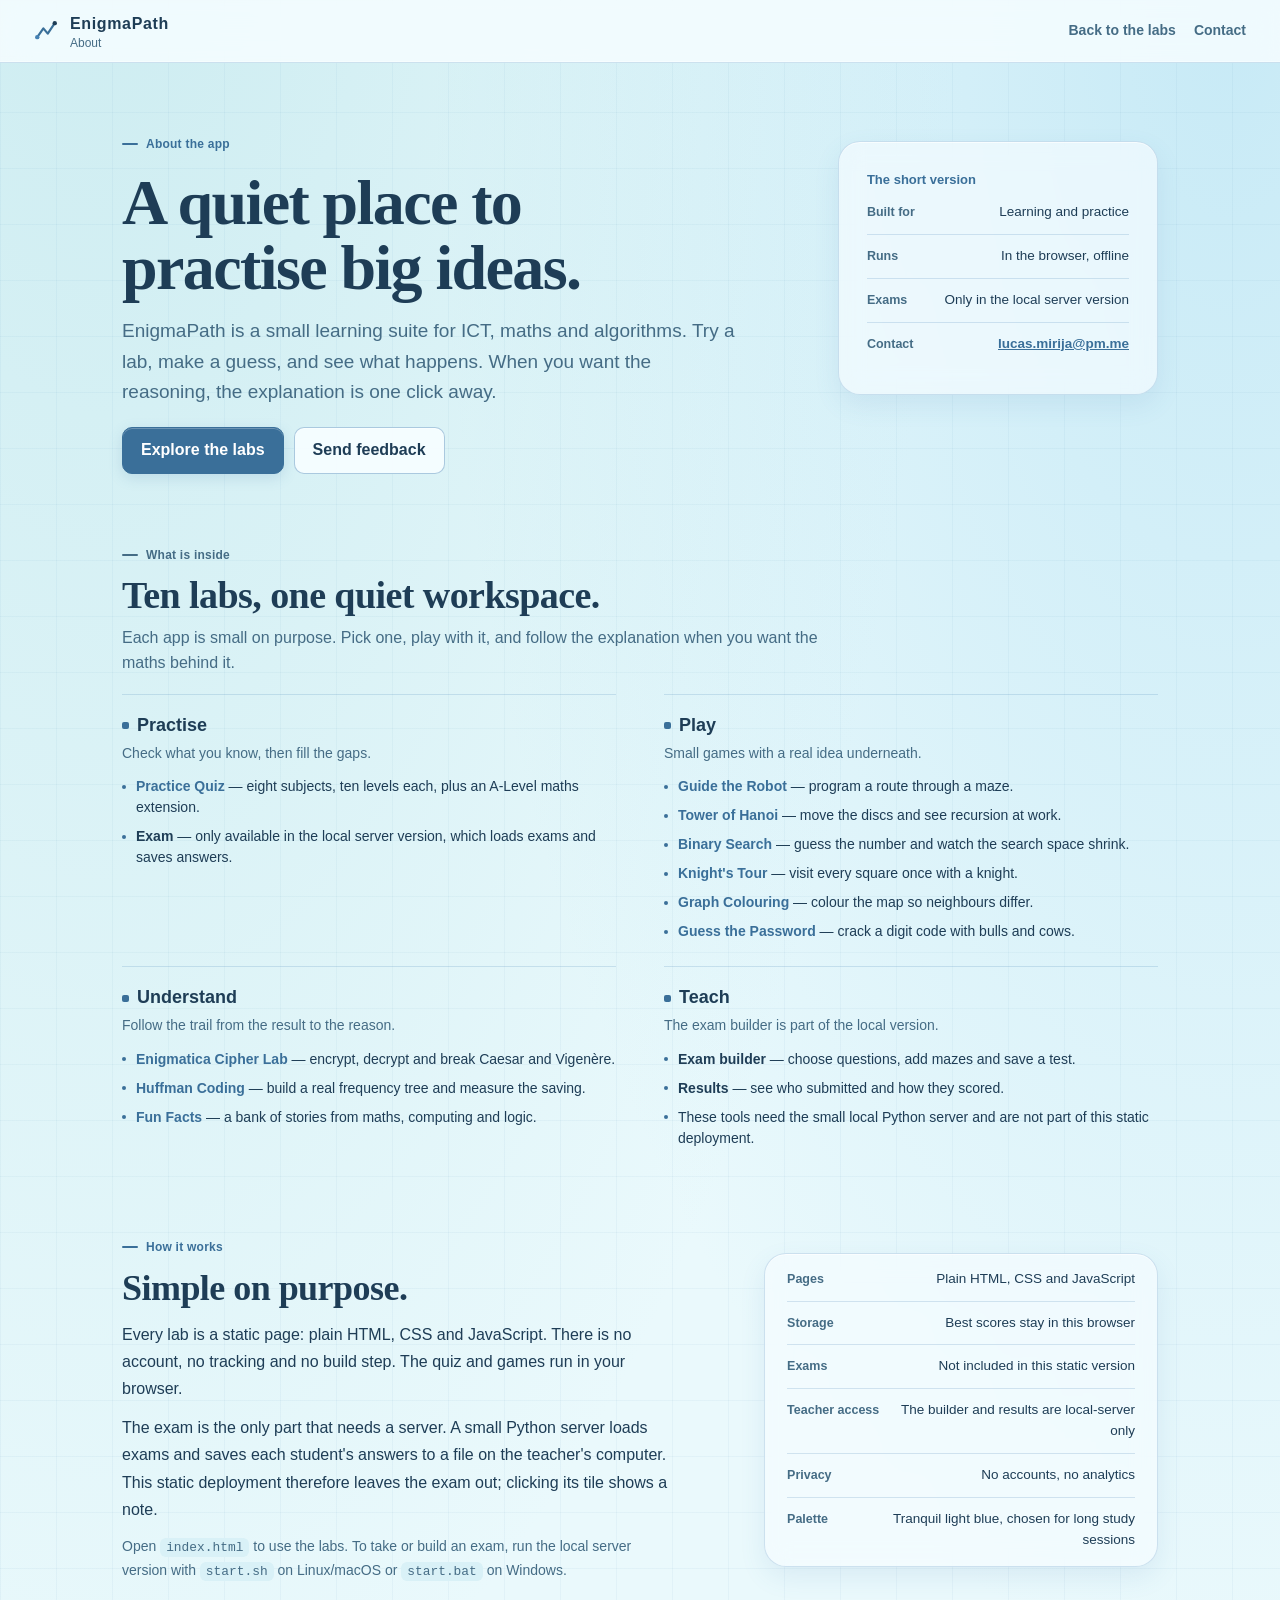
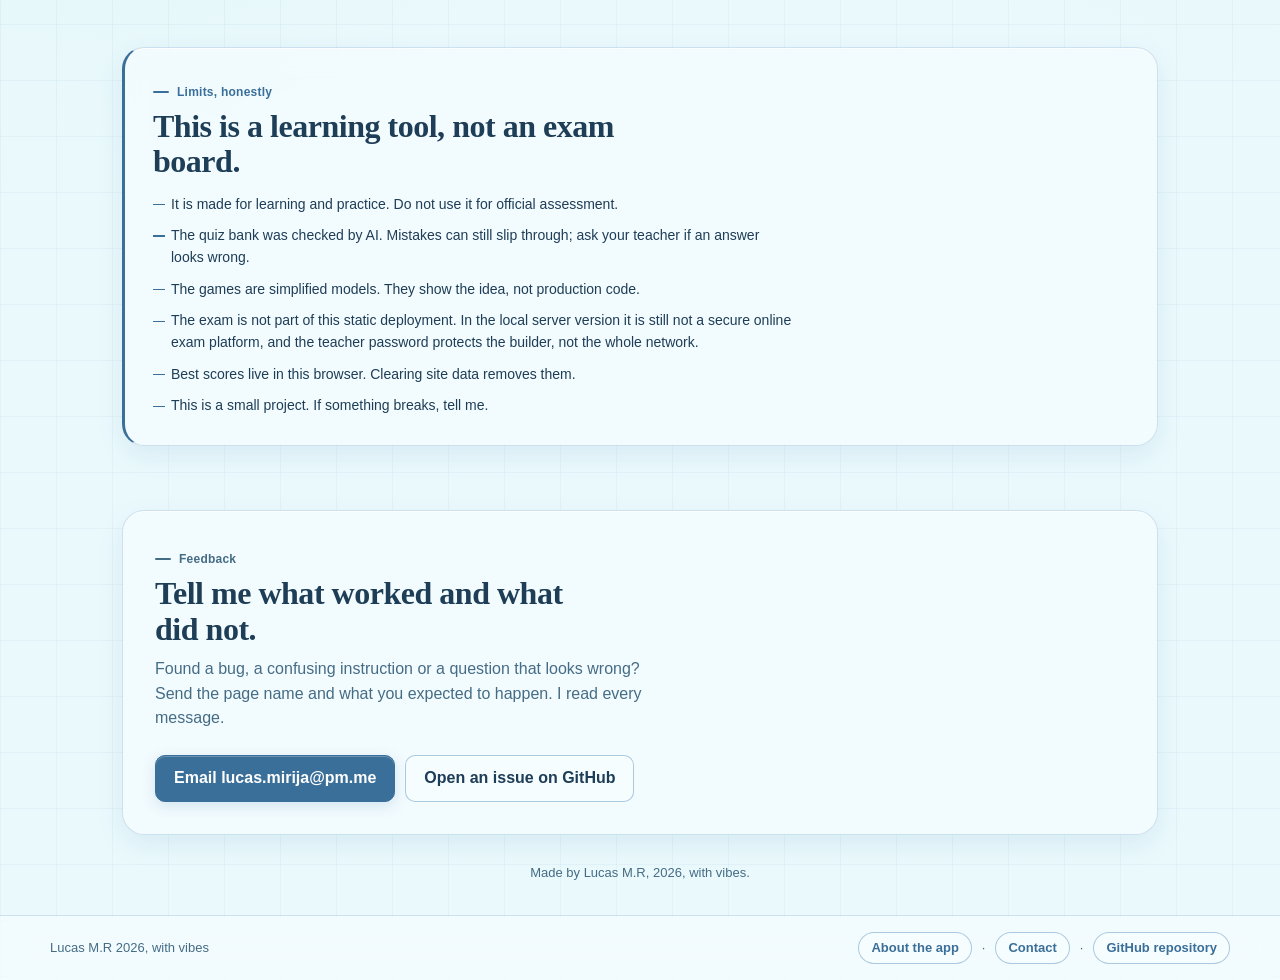
==== about/index.html @ 1736b8e7 "Static Netlify edition: remove server and show exam-only-on-local-server note" ====
<!DOCTYPE html>
<html lang="en">
<head>
  <meta charset="UTF-8">
  <meta name="viewport" content="width=device-width, initial-scale=1.0">
  <meta name="color-scheme" content="light">
  <meta name="theme-color" content="#EAF9FC">
  <meta name="description" content="About EnigmaPath: a small learning suite for ICT, maths and algorithms. What is inside, how it works, what it cannot do, and how to send feedback.">
  <title>About the app | EnigmaPath</title>
  <link rel="icon" href="../shared/favicon.svg" type="image/svg+xml">
  <link rel="stylesheet" href="../shared/theme.css">
  <link rel="stylesheet" href="css/about.css">
</head>
<body>
  <header class="ep-topbar">
    <a class="ep-brand" href="../index.html" aria-label="EnigmaPath home">
      <svg class="ep-brand__mark" viewBox="0 0 64 64" aria-hidden="true"><path d="M12 46 L26 26 L36 38 L52 14" fill="none" stroke="currentColor" stroke-width="5" stroke-linecap="round" stroke-linejoin="round"/><circle cx="12" cy="46" r="5" fill="#4682B4"/><circle cx="52" cy="14" r="5" fill="#1E3D56"/></svg>
      <span>EnigmaPath<small>About</small></span>
    </a>
    <nav class="ep-topbar__right" aria-label="Site links">
      <a class="ep-topbar__link" href="../index.html">Back to the labs</a>
      <a class="ep-topbar__link" href="mailto:lucas.mirija@pm.me">Contact</a>
    </nav>
  </header>

  <main class="ep-main about">
    <section class="about-hero">
      <div class="about-hero__copy">
        <p class="eyebrow">About the app</p>
        <h1>A quiet place to practise big ideas.</h1>
        <p class="about-lede">EnigmaPath is a small learning suite for ICT, maths and algorithms. Try a lab, make a guess, and see what happens. When you want the reasoning, the explanation is one click away.</p>
        <div class="about-hero__actions">
          <a class="btn btn--primary" href="../index.html">Explore the labs</a>
          <a class="btn" href="mailto:lucas.mirija@pm.me">Send feedback</a>
        </div>
      </div>

      <aside class="card about-facts" aria-label="The short version">
        <p class="about-facts__label">The short version</p>
        <dl>
          <div><dt>Built for</dt><dd>Learning and practice</dd></div>
          <div><dt>Runs</dt><dd>In the browser, offline</dd></div>
          <div><dt>Exams</dt><dd>Only in the local server version</dd></div>
          <div><dt>Contact</dt><dd><a href="mailto:lucas.mirija@pm.me">lucas.mirija@pm.me</a></dd></div>
        </dl>
      </aside>
    </section>

    <section class="about-section" aria-labelledby="features-heading">
      <div class="about-section__head">
        <p class="eyebrow">What is inside</p>
        <h2 id="features-heading">Ten labs, one quiet workspace.</h2>
        <p class="muted">Each app is small on purpose. Pick one, play with it, and follow the explanation when you want the maths behind it.</p>
      </div>

      <div class="about-grid">
        <article class="about-group">
          <h3>Practise</h3>
          <p>Check what you know, then fill the gaps.</p>
          <ul>
            <li><a href="../quiz/index.html">Practice Quiz</a> — eight subjects, ten levels each, plus an A-Level maths extension.</li>
            <li><strong>Exam</strong> — only available in the local server version, which loads exams and saves answers.</li>
          </ul>
        </article>

        <article class="about-group">
          <h3>Play</h3>
          <p>Small games with a real idea underneath.</p>
          <ul>
            <li><a href="../robot/index.html">Guide the Robot</a> — program a route through a maze.</li>
            <li><a href="../hanoi/index.html">Tower of Hanoi</a> — move the discs and see recursion at work.</li>
            <li><a href="../binary-search/index.html">Binary Search</a> — guess the number and watch the search space shrink.</li>
            <li><a href="../knights-tour/index.html">Knight's Tour</a> — visit every square once with a knight.</li>
            <li><a href="../graph-color/index.html">Graph Colouring</a> — colour the map so neighbours differ.</li>
            <li><a href="../codebreaker/index.html">Guess the Password</a> — crack a digit code with bulls and cows.</li>
          </ul>
        </article>

        <article class="about-group">
          <h3>Understand</h3>
          <p>Follow the trail from the result to the reason.</p>
          <ul>
            <li><a href="../cipher/index.html">Enigmatica Cipher Lab</a> — encrypt, decrypt and break Caesar and Vigenère.</li>
            <li><a href="../huffman/index.html">Huffman Coding</a> — build a real frequency tree and measure the saving.</li>
            <li><a href="../facts/index.html">Fun Facts</a> — a bank of stories from maths, computing and logic.</li>
          </ul>
        </article>

        <article class="about-group">
          <h3>Teach</h3>
          <p>The exam builder is part of the local version.</p>
          <ul>
            <li><strong>Exam builder</strong> — choose questions, add mazes and save a test.</li>
            <li><strong>Results</strong> — see who submitted and how they scored.</li>
            <li>These tools need the small local Python server and are not part of this static deployment.</li>
          </ul>
        </article>
      </div>
    </section>

    <section class="about-split" aria-labelledby="how-heading">
      <div class="about-split__copy">
        <p class="eyebrow">How it works</p>
        <h2 id="how-heading">Simple on purpose.</h2>
        <p>Every lab is a static page: plain HTML, CSS and JavaScript. There is no account, no tracking and no build step. The quiz and games run in your browser.</p>
        <p>The exam is the only part that needs a server. A small Python server loads exams and saves each student's answers to a file on the teacher's computer. This static deployment therefore leaves the exam out; clicking its tile shows a note.</p>
        <p class="about-start">Open <code>index.html</code> to use the labs. To take or build an exam, run the local server version with <code>start.sh</code> on Linux/macOS or <code>start.bat</code> on Windows.</p>
      </div>

      <dl class="about-spec card">
        <div><dt>Pages</dt><dd>Plain HTML, CSS and JavaScript</dd></div>
        <div><dt>Storage</dt><dd>Best scores stay in this browser</dd></div>
        <div><dt>Exams</dt><dd>Not included in this static version</dd></div>
        <div><dt>Teacher access</dt><dd>The builder and results are local-server only</dd></div>
        <div><dt>Privacy</dt><dd>No accounts, no analytics</dd></div>
        <div><dt>Palette</dt><dd>Tranquil light blue, chosen for long study sessions</dd></div>
      </dl>
    </section>

    <section class="card about-limits" aria-labelledby="limits-heading">
      <p class="eyebrow">Limits, honestly</p>
      <h2 id="limits-heading">This is a learning tool, not an exam board.</h2>
      <ul>
        <li>It is made for learning and practice. Do not use it for official assessment.</li>
        <li>The quiz bank was checked by AI. Mistakes can still slip through; ask your teacher if an answer looks wrong.</li>
        <li>The games are simplified models. They show the idea, not production code.</li>
        <li>The exam is not part of this static deployment. In the local server version it is still not a secure online exam platform, and the teacher password protects the builder, not the whole network.</li>
        <li>Best scores live in this browser. Clearing site data removes them.</li>
        <li>This is a small project. If something breaks, tell me.</li>
      </ul>
    </section>

    <section class="about-contact" aria-labelledby="feedback-heading">
      <div>
        <p class="eyebrow">Feedback</p>
        <h2 id="feedback-heading">Tell me what worked and what did not.</h2>
        <p>Found a bug, a confusing instruction or a question that looks wrong? Send the page name and what you expected to happen. I read every message.</p>
      </div>
      <div class="about-contact__actions">
        <a class="btn btn--primary" href="mailto:lucas.mirija@pm.me">Email lucas.mirija@pm.me</a>
        <a class="btn" href="https://github.com/lucas-razafimanantsoa/EnigmaPath" target="_blank" rel="noopener noreferrer">Open an issue on GitHub</a>
      </div>
    </section>

    <p class="about-sign">Made by Lucas M.R, 2026, with vibes.</p>
  </main>

  <script src="../shared/footer.js"></script>
</body>
</html>
---- shared/theme.css ----
/* ==========================================================================
   EnigmaPath — shared design tokens and base components
   Palette: "Tranquil Light Blue Serenity"
   #ADD8E6  #87CEEB  #B0E0E6  #E0FFFF  #4682B4
   Darker derived tints keep text readable on a light background.
   Status colours (correct / wrong / warning) are the only additions.

   Design idea: a quiet study lab. Graph-paper ground, frosted-glass panels,
   editorial serif headings over a clean sans interface. The palette stays
   exactly as it was; the change is in depth, type and motion.
   ========================================================================== */

:root {
  /* Core palette */
  --bg: #EAF9FC;          /* light cyan tint */
  --surface: #ADD8E6;     /* light blue */
  --surface-2: #87CEEB;   /* sky blue */
  --muted: #456C85;       /* derived slate blue, readable */
  --soft: #3A6F99;        /* derived steel blue, readable accent */
  --ink: #1E3D56;         /* deep navy ink */

  /* Exact palette accent */
  --accent: #4682B4;      /* steel blue */

  /* Derived shades */
  --bg-deep: #D9F1F7;     /* powder-blue tint */
  --bg-raised: rgba(246, 253, 255, 0.94); /* near-white cyan, barely translucent */
  --field-bg: #F6FDFF;    /* solid background for form fields */
  --line: rgba(70, 130, 180, 0.2);
  --line-strong: rgba(70, 130, 180, 0.42);

  /* Glass surfaces */
  --glass: rgba(246, 253, 255, 0.68);
  --glass-strong: rgba(246, 253, 255, 0.86);
  --glass-border: rgba(70, 130, 180, 0.22);
  --glass-highlight: rgba(255, 255, 255, 0.65);
  --grid-line: rgba(70, 130, 180, 0.055);

  /* Status colours */
  --ok: #2C7562;
  --bad: #A94A5A;
  --warn: #966417;
  --on-accent: #FFFFFF;

  /* Type: a quiet editorial serif for display, system sans for the interface. */
  --font-display: "Iowan Old Style", "Palatino Linotype", "Book Antiqua", Palatino, Georgia, "Times New Roman", serif;
  --font-sans: "Segoe UI", "Inter", "Noto Sans", Ubuntu, Cantarell, "Helvetica Neue", Arial, system-ui, sans-serif;
  --font-mono: ui-monospace, "Cascadia Mono", "SFMono-Regular", Menlo, Consolas, "Liberation Mono", monospace;

  --radius-lg: 22px;
  --radius-md: 14px;
  --radius-sm: 10px;
  --shadow: 0 18px 44px rgba(70, 130, 180, 0.16);
  --shadow-soft: 0 10px 26px rgba(70, 130, 180, 0.11);
}

*,
*::before,
*::after { box-sizing: border-box; }

[hidden] { display: none !important; }

html {
  color-scheme: light;
  background: var(--bg-deep);
  scroll-behavior: smooth;
}

body {
  margin: 0;
  min-height: 100vh;
  display: flex;
  flex-direction: column;
  font-family: var(--font-sans);
  font-size: 16px;
  line-height: 1.55;
  color: var(--ink);
  background-color: var(--bg);
  background-image:
    linear-gradient(var(--grid-line) 1px, transparent 1px),
    linear-gradient(90deg, var(--grid-line) 1px, transparent 1px),
    radial-gradient(ellipse at 8% -12%, rgba(176, 224, 230, 0.55), transparent 52%),
    radial-gradient(ellipse at 96% 0%, rgba(135, 206, 235, 0.35), transparent 46%);
  background-size: 56px 56px, 56px 56px, auto, auto;
  background-repeat: repeat, repeat, no-repeat, no-repeat;
  -webkit-font-smoothing: antialiased;
}

button, input, select, textarea { font: inherit; color: inherit; }
a { color: var(--soft); }
h1, h2, h3 { line-height: 1.2; margin: 0; }
h1 {
  font-family: var(--font-display);
  font-weight: 600;
  letter-spacing: -0.015em;
}
p { margin: 0; }

::selection { background: rgba(70, 130, 180, 0.28); color: var(--ink); }

:focus-visible { outline: 2px solid var(--soft); outline-offset: 2px; }

/* ---- Top bar and footer (every page) ---- */
.ep-topbar {
  display: flex;
  align-items: center;
  justify-content: space-between;
  gap: 12px 16px;
  flex-wrap: wrap;
  padding: 12px clamp(14px, 3vw, 32px);
  background: var(--glass-strong);
  border-bottom: 1px solid var(--glass-border);
  position: sticky;
  top: 0;
  z-index: 20;
  backdrop-filter: blur(14px) saturate(1.08);
  -webkit-backdrop-filter: blur(14px) saturate(1.08);
  box-shadow: inset 0 -1px 0 rgba(255, 255, 255, 0.35);
}
.ep-brand {
  display: inline-flex;
  align-items: center;
  gap: 10px;
  color: var(--ink);
  text-decoration: none;
  font-weight: 700;
  letter-spacing: 0.04em;
}
.ep-brand__mark { width: 28px; height: 28px; color: var(--soft); flex: none; }
.ep-brand small { display: block; font-weight: 500; letter-spacing: 0; color: var(--muted); font-size: 12px; line-height: 1.1; }
.ep-topbar__right { display: flex; align-items: center; gap: 14px; flex-wrap: wrap; }
.ep-topbar__link {
  color: var(--muted);
  font-weight: 600;
  font-size: 14px;
  text-decoration: none;
  padding: 5px 2px;
  border-bottom: 1px solid transparent;
  transition: color 0.16s, border-color 0.16s;
}
.ep-topbar__link:hover { color: var(--soft); border-bottom-color: var(--soft); }

.ep-main {
  flex: 1;
  width: 100%;
  max-width: 1180px;
  margin: 0 auto;
  padding: clamp(14px, 3vw, 32px);
  position: relative;
  /* Above the footer so fixed toolbars inside main (the exam builder's save
     bar) stay clickable when the page is scrolled to the bottom. */
  z-index: 2;
}

.ep-footer {
  padding: 14px 16px;
  text-align: center;
  font-size: 13px;
  color: var(--muted);
  border-top: 1px solid var(--glass-border);
  background: var(--glass);
  backdrop-filter: blur(12px);
  -webkit-backdrop-filter: blur(12px);
  position: relative;
  z-index: 1;
}
.ep-footer--links { padding: 16px clamp(14px, 3vw, 32px); }
.ep-footer__inner {
  max-width: 1180px;
  margin: 0 auto;
  display: flex;
  align-items: center;
  justify-content: space-between;
  gap: 12px;
  flex-wrap: wrap;
}
.ep-footer__copy { color: var(--muted); }
.ep-footer__links { display: inline-flex; align-items: center; gap: 10px; flex-wrap: wrap; }
.ep-footer__links a {
  color: var(--soft);
  font-weight: 700;
  text-decoration: none;
  padding: 5px 12px;
  border: 1px solid var(--line-strong);
  border-radius: 999px;
  background: var(--bg-raised);
  transition: background 0.16s, border-color 0.16s, transform 0.16s;
}
.ep-footer__links a:hover { background: var(--surface); border-color: var(--soft); transform: translateY(-1px); }
.ep-footer__sep { color: var(--muted); }

/* ---- Cards ---- */
.card {
  background: var(--glass);
  border: 1px solid var(--glass-border);
  border-radius: var(--radius-lg);
  padding: clamp(16px, 2.5vw, 28px);
  box-shadow:
    inset 0 1px 0 var(--glass-highlight),
    var(--shadow-soft);
  backdrop-filter: blur(12px) saturate(1.05);
  -webkit-backdrop-filter: blur(12px) saturate(1.05);
}
.eyebrow {
  display: inline-flex;
  align-items: center;
  gap: 8px;
  font-size: 12px;
  font-weight: 700;
  letter-spacing: 0.02em;
  color: var(--soft);
}
.eyebrow::before {
  content: "";
  width: 16px;
  height: 2px;
  border-radius: 2px;
  background: currentColor;
  flex: none;
}
.muted { color: var(--muted); }
.hint { font-size: 13px; color: var(--muted); }

/* ---- Buttons ---- */
.btn {
  display: inline-flex;
  align-items: center;
  justify-content: center;
  gap: 8px;
  padding: 10px 18px;
  border-radius: var(--radius-sm);
  border: 1px solid var(--line-strong);
  background: var(--bg-raised);
  color: var(--ink);
  font-weight: 600;
  cursor: pointer;
  text-decoration: none;
  box-shadow: inset 0 1px 0 rgba(255, 255, 255, 0.45);
  transition: background 0.15s, border-color 0.15s, transform 0.1s, box-shadow 0.15s;
}
.btn:hover:not(:disabled) { background: var(--surface); border-color: var(--soft); }
.btn:active:not(:disabled) { transform: translateY(1px); }
.btn:disabled { opacity: 0.5; cursor: not-allowed; }
.btn--primary {
  background: var(--soft);
  border-color: var(--soft);
  color: var(--on-accent);
  box-shadow: 0 4px 14px rgba(70, 130, 180, 0.18), inset 0 1px 0 rgba(255, 255, 255, 0.25);
}
.btn--primary:hover:not(:disabled) { background: var(--accent); border-color: var(--accent); }
.btn--ghost { background: transparent; box-shadow: none; }
.btn--danger { background: transparent; border-color: var(--bad); color: var(--bad); }
.btn--danger:hover:not(:disabled) { background: rgba(169, 74, 90, 0.1); }
.btn--small { padding: 6px 12px; font-size: 14px; }
.btn--large { padding: 14px 26px; font-size: 18px; }

/* ---- Form controls ---- */
.field { display: flex; flex-direction: column; gap: 6px; }
.field > label, .label { font-size: 14px; font-weight: 600; color: var(--ink); }
input[type="text"], input[type="number"], input[type="password"], input[type="email"], select, textarea {
  width: 100%;
  padding: 10px 12px;
  background: var(--field-bg);
  border: 1px solid var(--line-strong);
  border-radius: var(--radius-sm);
  color: var(--ink);
}
input::placeholder, textarea::placeholder { color: #6F93A9; }
input:focus, select:focus, textarea:focus { border-color: var(--soft); outline: none; }
textarea { resize: vertical; min-height: 80px; }
input[type="range"] { accent-color: var(--soft); }
input[type="radio"], input[type="checkbox"] { accent-color: var(--soft); }

.badge, .pill {
  display: inline-block;
  padding: 2px 10px;
  border-radius: 999px;
  background: var(--surface);
  border: 1px solid var(--line-strong);
  font-size: 12px;
  font-weight: 700;
  letter-spacing: 0.04em;
  color: var(--ink);
}

.toast {
  position: fixed;
  left: 50%;
  bottom: 24px;
  transform: translate(-50%, 20px);
  padding: 10px 18px;
  border-radius: var(--radius-sm);
  background: var(--glass-strong);
  border: 1px solid var(--line-strong);
  box-shadow: var(--shadow);
  backdrop-filter: blur(12px);
  -webkit-backdrop-filter: blur(12px);
  opacity: 0;
  pointer-events: none;
  transition: opacity 0.2s, transform 0.2s;
  z-index: 100;
}
.toast.is-visible { opacity: 1; transform: translate(-50%, 0); }
.toast--error { border-color: var(--bad); }
.toast--ok { border-color: var(--ok); }

.modal-backdrop {
  position: fixed;
  inset: 0;
  display: grid;
  place-items: center;
  padding: 16px;
  background: rgba(30, 61, 86, 0.26);
  backdrop-filter: blur(6px);
  -webkit-backdrop-filter: blur(6px);
  z-index: 90;
}
.modal { max-width: 460px; width: 100%; display: grid; gap: 14px; }
.modal__actions { display: flex; gap: 10px; flex-wrap: wrap; }

/* Frosted surfaces only where the browser supports the blur. */
@supports not ((backdrop-filter: blur(1px)) or (-webkit-backdrop-filter: blur(1px))) {
  .card { background: #F6FDFF; }
  .ep-topbar { background: #F6FDFF; }
  .ep-footer { background: #EAF9FC; }
}

@media (prefers-reduced-motion: reduce) {
  * { transition: none !important; animation: none !important; scroll-behavior: auto !important; }
}
---- about/css/about.css ----
/* About the app — editorial layout on the shared frosted-glass theme. */

.about { max-width: 1100px; }

.about-hero {
  display: grid;
  grid-template-columns: minmax(0, 1.35fr) minmax(280px, 0.65fr);
  gap: clamp(26px, 4vw, 56px);
  align-items: start;
  padding: clamp(18px, 4vw, 40px) 0 8px;
}

.about-hero__copy {
  display: grid;
  gap: 16px;
  justify-items: start;
  animation: about-in 0.55s ease both;
}
.about-hero h1 {
  font-size: clamp(40px, 6vw, 64px);
  line-height: 1.02;
  letter-spacing: -0.025em;
  max-width: 15ch;
}
.about-lede {
  max-width: 58ch;
  font-size: clamp(17px, 1.6vw, 19px);
  line-height: 1.6;
  color: var(--muted);
}
.about-hero__actions { display: flex; gap: 10px; flex-wrap: wrap; margin-top: 4px; }

.about-facts {
  align-self: start;
  margin-top: 6px;
  animation: about-in 0.55s 0.08s ease both;
}
.about-facts__label {
  font-size: 13px;
  font-weight: 700;
  color: var(--soft);
  margin-bottom: 12px;
}
.about-facts dl { margin: 0; display: grid; gap: 0; }
.about-facts dl > div {
  display: flex;
  justify-content: space-between;
  align-items: baseline;
  gap: 16px;
  padding: 11px 0;
  border-top: 1px solid var(--line);
}
.about-facts dl > div:first-child { border-top: 0; padding-top: 0; }
.about-facts dt { font-size: 12.5px; font-weight: 700; color: var(--muted); flex: none; }
.about-facts dd { margin: 0; font-size: 13.5px; color: var(--ink); text-align: right; overflow-wrap: anywhere; }
.about-facts dd a { color: var(--soft); font-weight: 700; }

.about-section { margin-top: clamp(36px, 6vw, 64px); }
.about-section__head { max-width: 720px; display: grid; gap: 10px; margin-bottom: 18px; }
.about-section h2,
.about-split h2,
.about-limits h2,
.about-contact h2 {
  font-family: var(--font-display);
  font-weight: 600;
  letter-spacing: -0.015em;
  line-height: 1.1;
}
.about-section h2 { font-size: clamp(28px, 3.6vw, 38px); }
.about-section__head p { color: var(--muted); }

.about-grid {
  display: grid;
  grid-template-columns: repeat(2, minmax(0, 1fr));
  column-gap: clamp(24px, 4vw, 48px);
}
.about-group {
  border-top: 1px solid var(--line);
  padding: 20px 0 24px;
}
.about-group h3 {
  display: flex;
  align-items: center;
  gap: 8px;
  font-size: 18px;
  font-weight: 700;
  margin-bottom: 6px;
}
.about-group h3::before {
  content: "";
  width: 7px;
  height: 7px;
  border-radius: 2px;
  background: var(--soft);
  flex: none;
}
.about-group > p { color: var(--muted); font-size: 14px; margin-bottom: 12px; }
.about-group ul { list-style: none; padding: 0; margin: 0; display: grid; gap: 8px; }
.about-group li {
  position: relative;
  padding-left: 14px;
  font-size: 14px;
  line-height: 1.5;
}
.about-group li::before {
  content: "";
  position: absolute;
  left: 0;
  top: 0.62em;
  width: 4px;
  height: 4px;
  border-radius: 50%;
  background: var(--soft);
}
.about-group li a {
  color: var(--soft);
  font-weight: 700;
  text-decoration: none;
  border-bottom: 1px solid transparent;
  transition: border-color 0.16s;
}
.about-group li a:hover { border-bottom-color: var(--soft); }
.about-group li strong { color: var(--ink); }

.about-split {
  display: grid;
  grid-template-columns: minmax(0, 1.2fr) minmax(280px, 0.8fr);
  gap: clamp(26px, 4vw, 52px);
  align-items: start;
  margin-top: clamp(36px, 6vw, 64px);
}
.about-split__copy { display: grid; gap: 12px; max-width: 62ch; }
.about-split h2 { font-size: clamp(26px, 3.4vw, 36px); }
.about-split__copy p { line-height: 1.7; }
.about-start { color: var(--muted); font-size: 14px; }

.about-spec { display: grid; gap: 0; padding: 4px 22px; }
.about-spec > div {
  display: flex;
  justify-content: space-between;
  align-items: baseline;
  gap: 16px;
  padding: 11px 0;
  border-top: 1px solid var(--line);
}
.about-spec > div:first-child { border-top: 0; }
.about-spec dt { font-size: 12.5px; font-weight: 700; color: var(--muted); flex: none; }
.about-spec dd { margin: 0; font-size: 13.5px; text-align: right; color: var(--ink); }

.about-limits {
  margin-top: clamp(36px, 6vw, 64px);
  border-left: 3px solid var(--soft);
}
.about-limits h2 { font-size: clamp(24px, 3vw, 32px); margin: 8px 0 14px; max-width: 30ch; }
.about-limits ul { list-style: none; padding: 0; margin: 0; display: grid; gap: 10px; max-width: 72ch; }
.about-limits li { position: relative; padding-left: 18px; font-size: 14px; line-height: 1.55; }
.about-limits li::before {
  content: "";
  position: absolute;
  left: 0;
  top: 0.72em;
  width: 12px;
  height: 1.5px;
  background: var(--soft);
}

.about-contact {
  margin-top: clamp(36px, 6vw, 64px);
  display: flex;
  flex-wrap: wrap;
  justify-content: space-between;
  align-items: center;
  gap: 24px;
  padding: clamp(22px, 3vw, 32px);
  background: var(--glass);
  border: 1px solid var(--glass-border);
  border-radius: var(--radius-lg);
  box-shadow: inset 0 1px 0 var(--glass-highlight), var(--shadow-soft);
  backdrop-filter: blur(12px) saturate(1.05);
  -webkit-backdrop-filter: blur(12px) saturate(1.05);
}
.about-contact h2 { font-size: clamp(24px, 3vw, 32px); margin: 8px 0 10px; max-width: 26ch; }
.about-contact p { color: var(--muted); max-width: 58ch; }
.about-contact__actions { display: flex; gap: 10px; flex-wrap: wrap; }

.about-sign { margin-top: 28px; text-align: center; color: var(--muted); font-size: 13px; }

.about code {
  background: var(--bg-deep);
  padding: 2px 6px;
  border-radius: 6px;
  font-family: var(--font-mono);
  font-size: 0.92em;
}

@keyframes about-in {
  from { opacity: 0; transform: translateY(10px); }
  to { opacity: 1; transform: none; }
}

@media (max-width: 900px) {
  .about-hero { grid-template-columns: 1fr; gap: 26px; }
  .about-facts { max-width: 520px; margin-top: 0; }
  .about-grid { grid-template-columns: 1fr; }
  .about-split { grid-template-columns: 1fr; gap: 26px; }
  .about-spec { max-width: 520px; }
  .about-contact { align-items: flex-start; }
}

@media (max-width: 520px) {
  .about-hero h1 { font-size: clamp(34px, 10vw, 44px); }
  .about-hero__actions .btn { flex: 1 1 auto; }
  .about-facts dl > div,
  .about-spec > div { flex-direction: column; align-items: flex-start; gap: 2px; }
  .about-facts dd,
  .about-spec dd { text-align: left; }
  .about-contact__actions .btn { width: 100%; }
}
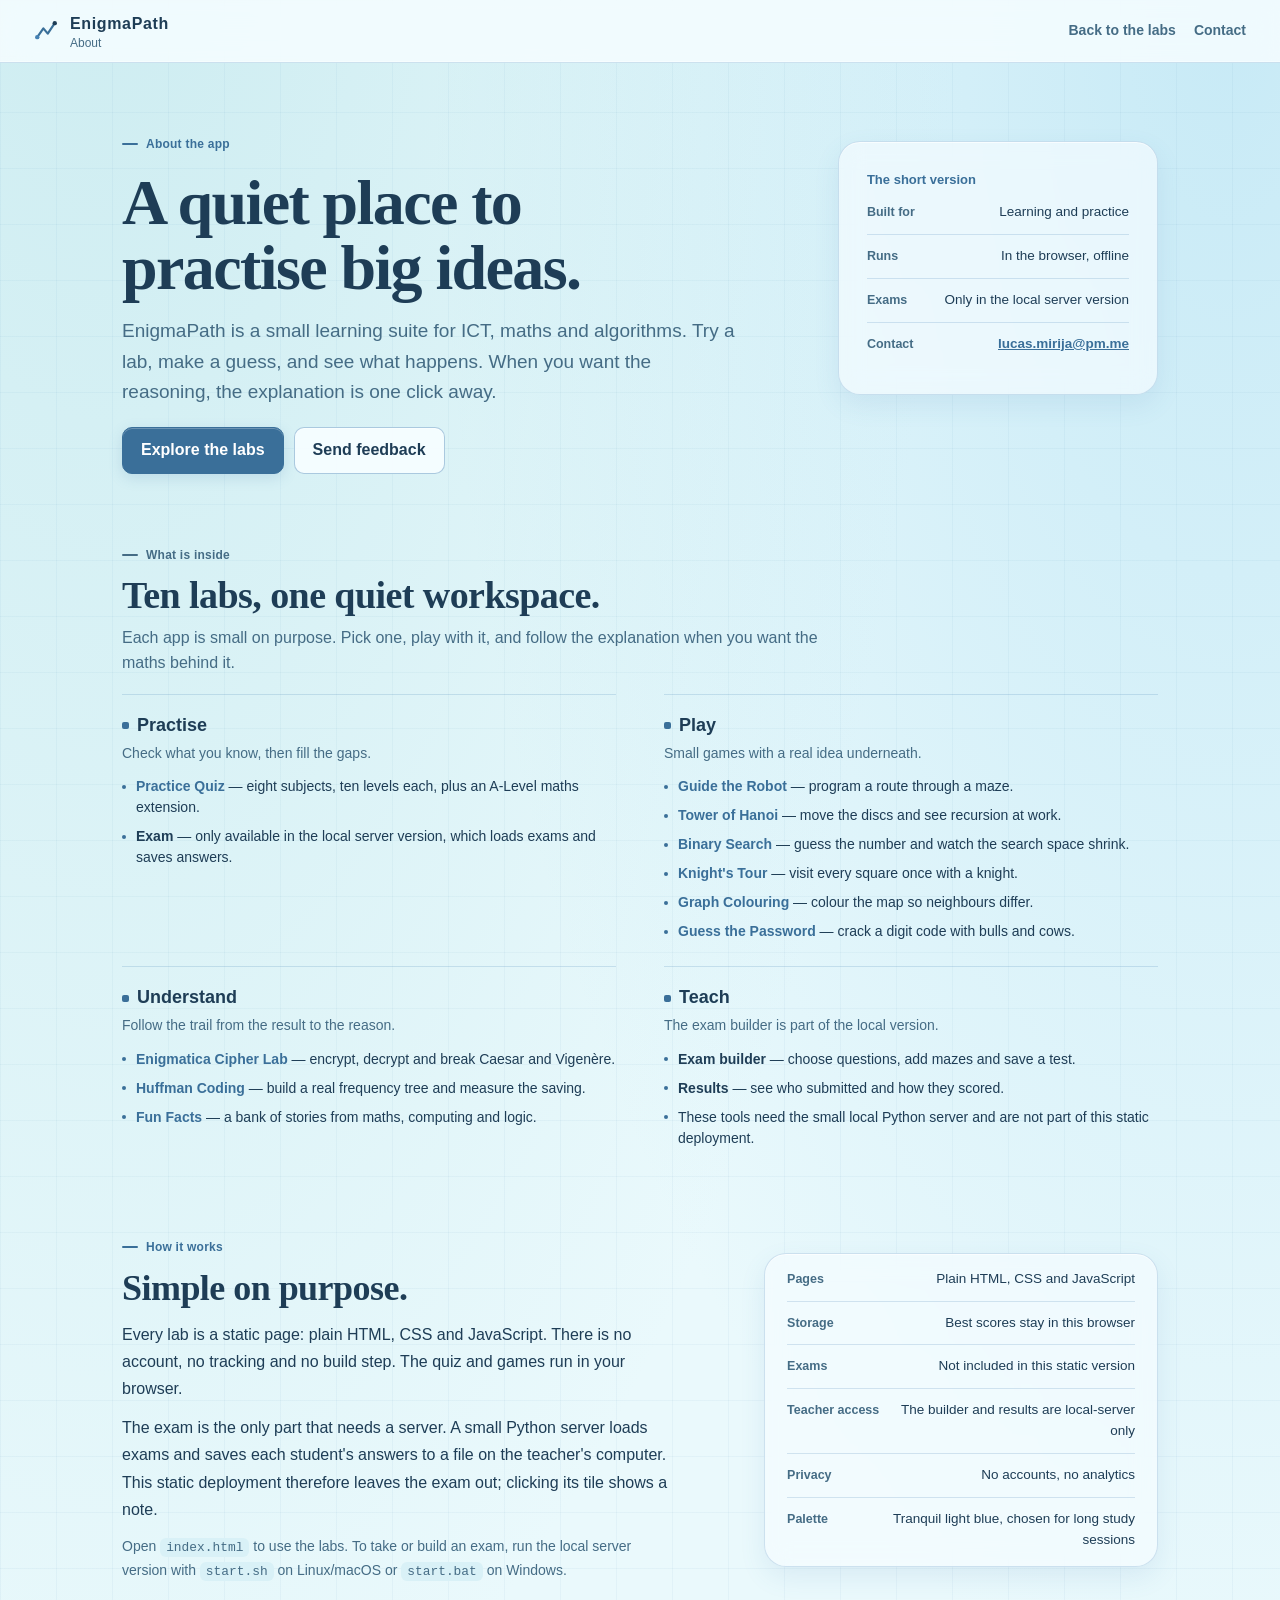
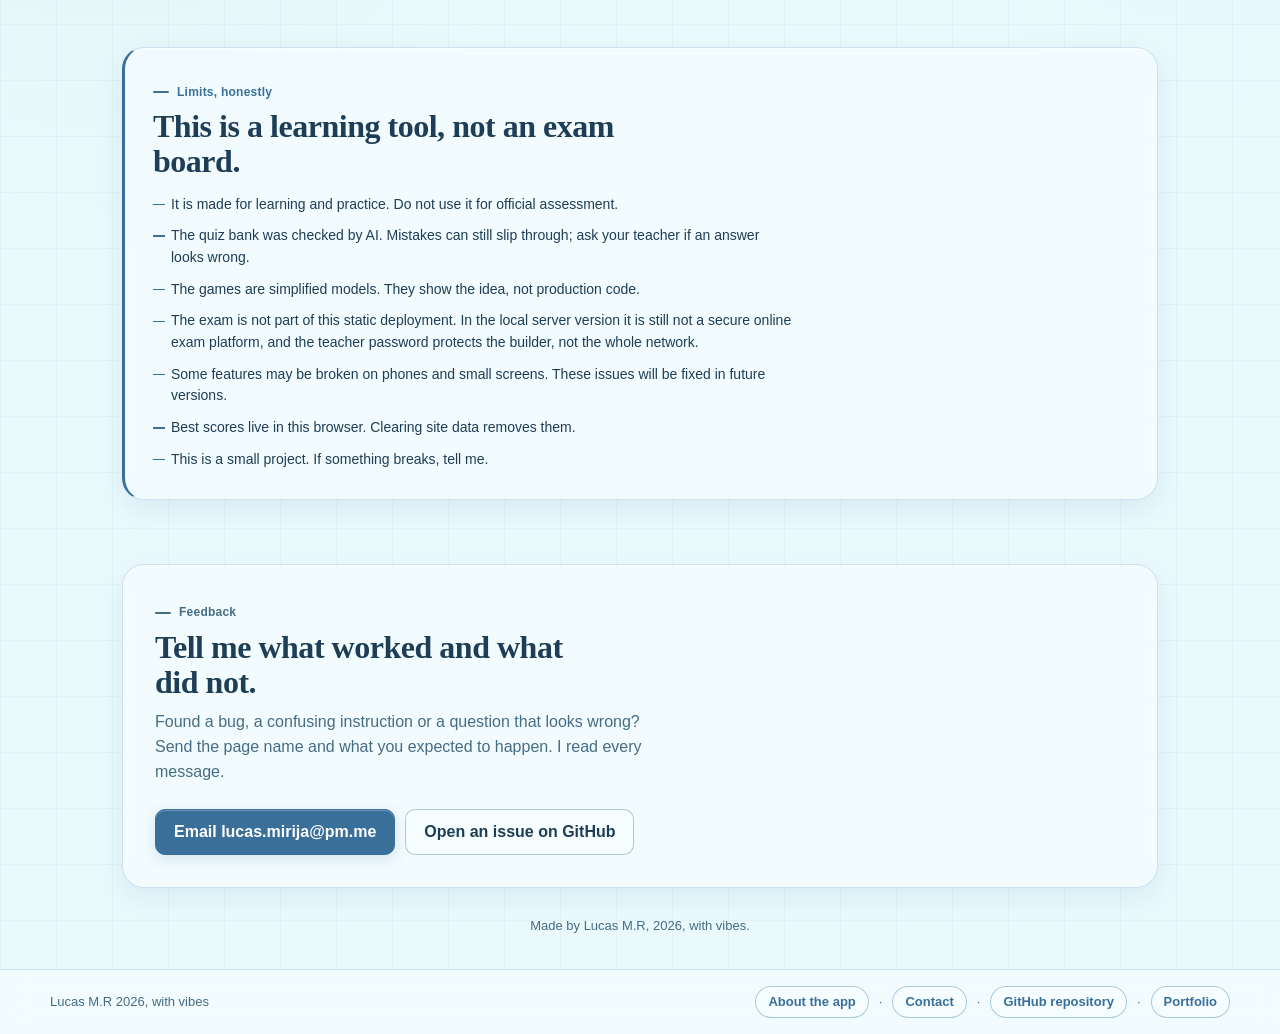
==== commit 38b41033: "Add v0.1.0-static versioning, mobile note and portfolio link" ====
--- a/about/index.html
+++ b/about/index.html
@@ -125,6 +125,7 @@
         <li>The quiz bank was checked by AI. Mistakes can still slip through; ask your teacher if an answer looks wrong.</li>
         <li>The games are simplified models. They show the idea, not production code.</li>
         <li>The exam is not part of this static deployment. In the local server version it is still not a secure online exam platform, and the teacher password protects the builder, not the whole network.</li>
+        <li>Some features may be broken on phones and small screens. These issues will be fixed in future versions.</li>
         <li>Best scores live in this browser. Clearing site data removes them.</li>
         <li>This is a small project. If something breaks, tell me.</li>
       </ul>
